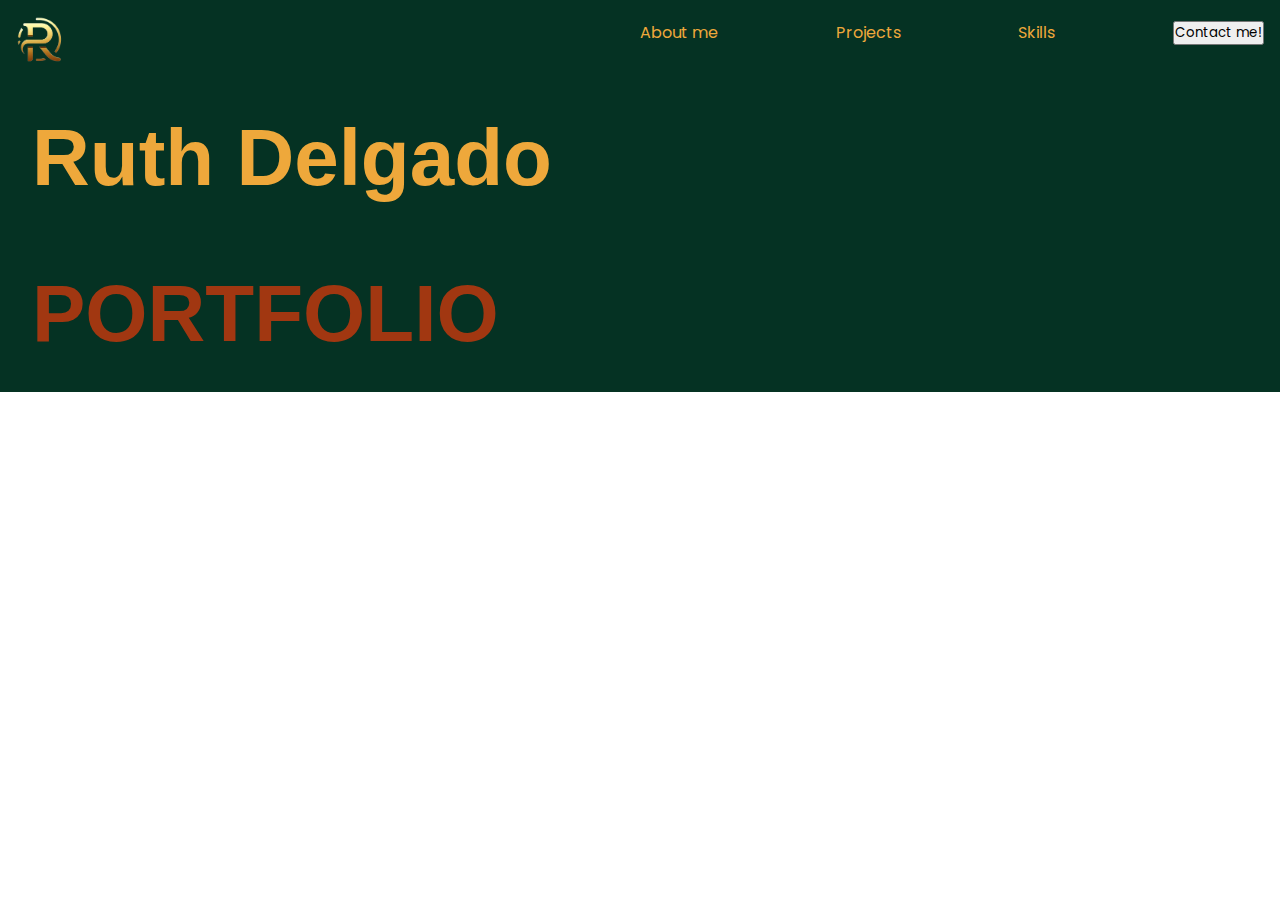
==== index.html @ 50453f9a "navbar maquetado" ====
<!DOCTYPE html>
<html lang="en">
<head>
  <meta charset="UTF-8">
  <meta name="viewport" content="width=device-width, initial-scale=1.0">
  <link rel="stylesheet" href="./assets/style.css">
  <title>Portfolio</title>
</head>
<body>
  <header class="navbar">  
    <img src="./assets/img/logo-port.png" alt="Logo">
    <ul class="navbar-items">
      <li>About me</li>
      <li>Projects</li>
      <li>Skills</li>
      <li> <button>Contact me!</button></li>
    </ul>   
  </header>
  <main>
    <section class="aboutme">
      <h1 class="aboutme-title">Ruth Delgado</h1>
      <h2 class="aboutme-title"> <span>PORTFOLIO</span></h2>      

    </section>
   
  </main>
  <footer></footer>
</body>
</html>
---- assets/style.css ----
@import url('https://fonts.googleapis.com/css2?family=Poppins:ital,wght@0,100;0,200;0,300;0,400;0,500;0,600;0,700;0,800;0,900;1,100;1,200;1,300;1,400;1,500;1,600;1,700;1,800;1,900&display=swap');
@import url('https://fonts.cdnfonts.com/css/charlestoning');                
/* font-family: "Poppins", sans-serif;
font-weight: 100;
font-style: normal; */
/* font-family: 'Charlestoning', sans-serif; */
                                                

:root{
  --first-color: #053223 ;
  --second-color: #eea83b; 
  --third-color: #a13711;
}

*{
  padding: 0;
  margin: 0;
  box-sizing: border-box;
  list-style: none;
  font-family: "Poppins", sans-serif;
}

.navbar{
  padding: 1rem;
  background-color: var(--first-color);
  background-position: center;
  box-shadow: 0px 0px 3px 3px #eea83b; /*poner en un hover despues*/
  display: flex;
  justify-content: space-between;
}

.navbar img{
  height: 3rem;
  width: 3rem;
}

.navbar-items{
  width: 50%;
  height: 2rem;
  color: var(--second-color);
  display: flex;
  justify-content: space-between;
  align-items: center;
}

.aboutme{
  background-color: #053223;
}

.aboutme-title{
  padding: 2rem;
  color: var(--second-color);
  font-family: 'Charlestoning', sans-serif;
  font-size: 5rem;  
}

.aboutme-title span{
  color: var(--third-color);
  font-family: 'Charlestoning', sans-serif;
  font-size: 5rem;  
}
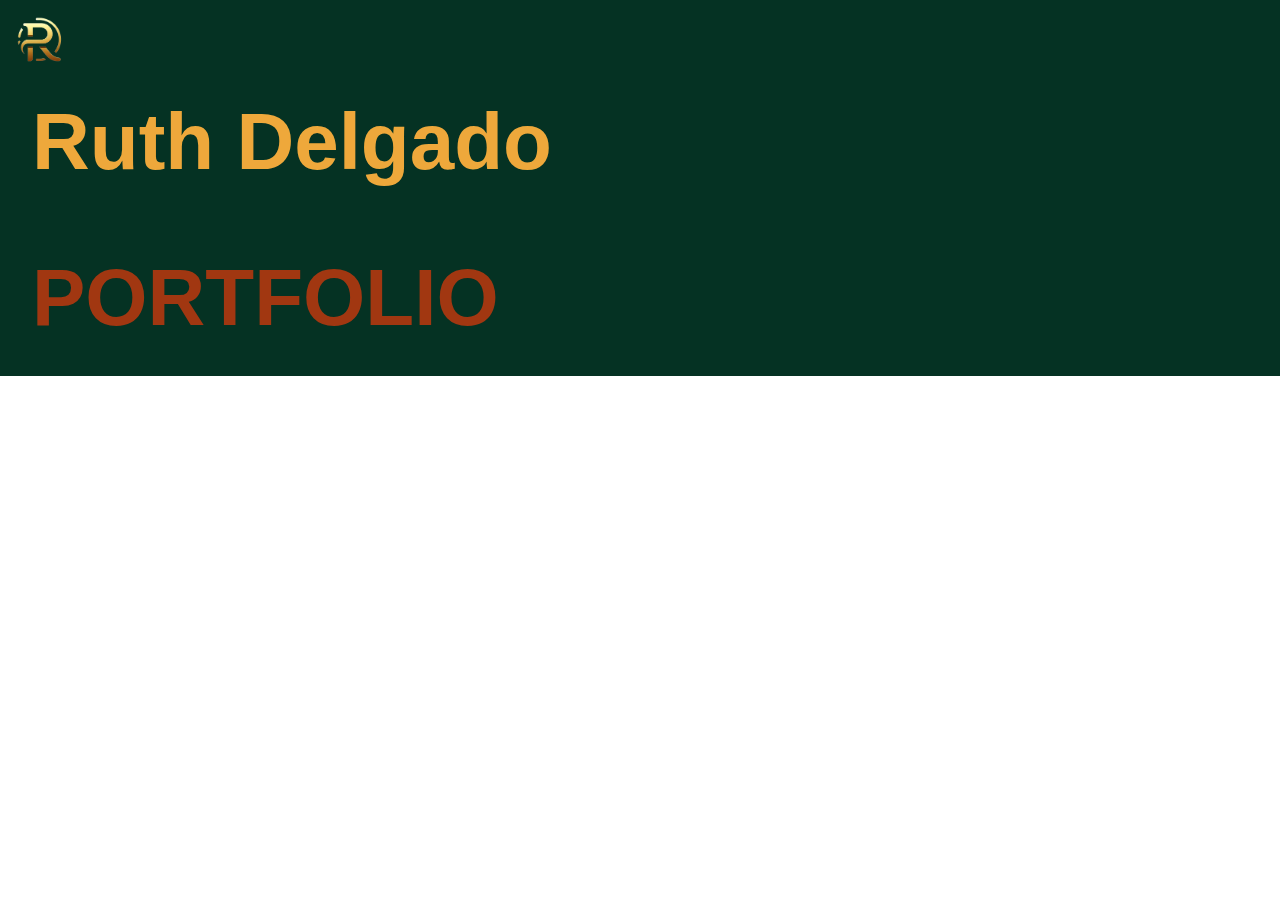
==== commit 1a57ebcb: "menu hamburguesa comence" ====
--- a/index.html
+++ b/index.html
@@ -4,24 +4,30 @@
   <meta charset="UTF-8">
   <meta name="viewport" content="width=device-width, initial-scale=1.0">
   <link rel="stylesheet" href="./assets/style.css">
+  <link rel="stylesheet" href="https://cdn-uicons.flaticon.com/uicons-bold-rounded/css/uicons-bold-rounded.css" />
   <title>Portfolio</title>
 </head>
 <body>
-  <header class="navbar">  
-    <img src="./assets/img/logo-port.png" alt="Logo">
-    <ul class="navbar-items">
-      <li>About me</li>
-      <li>Projects</li>
-      <li>Skills</li>
-      <li> <button>Contact me!</button></li>
-    </ul>   
+  <header> 
+    <nav class="navbar">
+      <img src="./assets/img/logo-port.png" alt="Logo">
+      <input type="checkbox" id="menu" class="checkbtn"/>
+      <i class="icons fi fi-br-menu-burger"></i>
+      <i class="icons fi fi-br-cross"></i>
+      <ul class="navbar-items">
+        <li><a href="Aboutme">About me</a></li>
+        <li><a href="Projects">Projects</a></li>
+        <li><a href="Skills">Skills</a></li>
+        <li><button><a href="Contactme">Contact me!</a></button></li>
+      </ul>  
+    </nav> 
+    <section class="aboutme">
+      <h1 class="aboutme-title">Ruth Delgado</h1>
+      <h2 class="aboutme-title"> <span>PORTFOLIO</span></h2>
+    </section> 
   </header>
   <main>
-    <section class="aboutme">
-      <h1 class="aboutme-title">Ruth Delgado</h1>
-      <h2 class="aboutme-title"> <span>PORTFOLIO</span></h2>      
-
-    </section>
+    
    
   </main>
   <footer></footer>
--- a/assets/style.css
+++ b/assets/style.css
@@ -16,15 +16,92 @@
   padding: 0;
   margin: 0;
   box-sizing: border-box;
+  text-decoration: none;
   list-style: none;
   font-family: "Poppins", sans-serif;
+}
+
+@media screen and (min-width: 320px) {
+  .navbar{
+    width: 100%;
+    height: 4rem;
+    padding: 0.5rem;
+    position: relative;
+    background-color: var(--first-color);
+    color: var(--second-color);
+  }
+
+  .navbar img {
+    width: 3rem;
+  }
+
+  .checkbtn, .icons {
+    width: 1.5rem;
+    height: 1.5rem;
+    position: absolute;
+    top: 1rem;
+    right: 1rem;
+    cursor: pointer;
+  }
+
+  .icons {
+    pointer-events: none;
+    font-size: 1.5rem;
+    color: var(--second-color);
+  }
+
+  .checkbtn {
+    opacity: 0;
+  }
+
+  .fi-br-cross {
+    display: none;
+  }
+  
+  .checkbtn:checked ~ .fi-br-menu-burger {
+    display: none;
+  }
+
+  .checkbtn:checked ~ .fi-br-cross {
+    display: block;
+  }
+
+  .checkbtn:checked ~ .navbar-items {
+    z-index: 1;
+  }
+
+  .navbar-items {
+    width: 12.5rem;
+    position: absolute;
+    top: -11.1rem;
+    z-index: -1;
+    right: 0px;
+  }
+
+  .navbar-items li a {
+    font-size: 1.5rem;
+    color: var(--first-color);
+    background-color: var(--third-color);
+    display: block;
+    padding: 10px 12px;
+  }
+
+  .navbar-items li a:hover {
+    background-color: var(--second-color);
+  }
+
+  .checkbtn:checked ~ .navbar-items {
+    top: 4rem;
+  }
+
+
+
 }
 
 .navbar{
   padding: 1rem;
   background-color: var(--first-color);
   background-position: center;
-  box-shadow: 0px 0px 3px 3px #eea83b; /*poner en un hover despues*/
   display: flex;
   justify-content: space-between;
 }
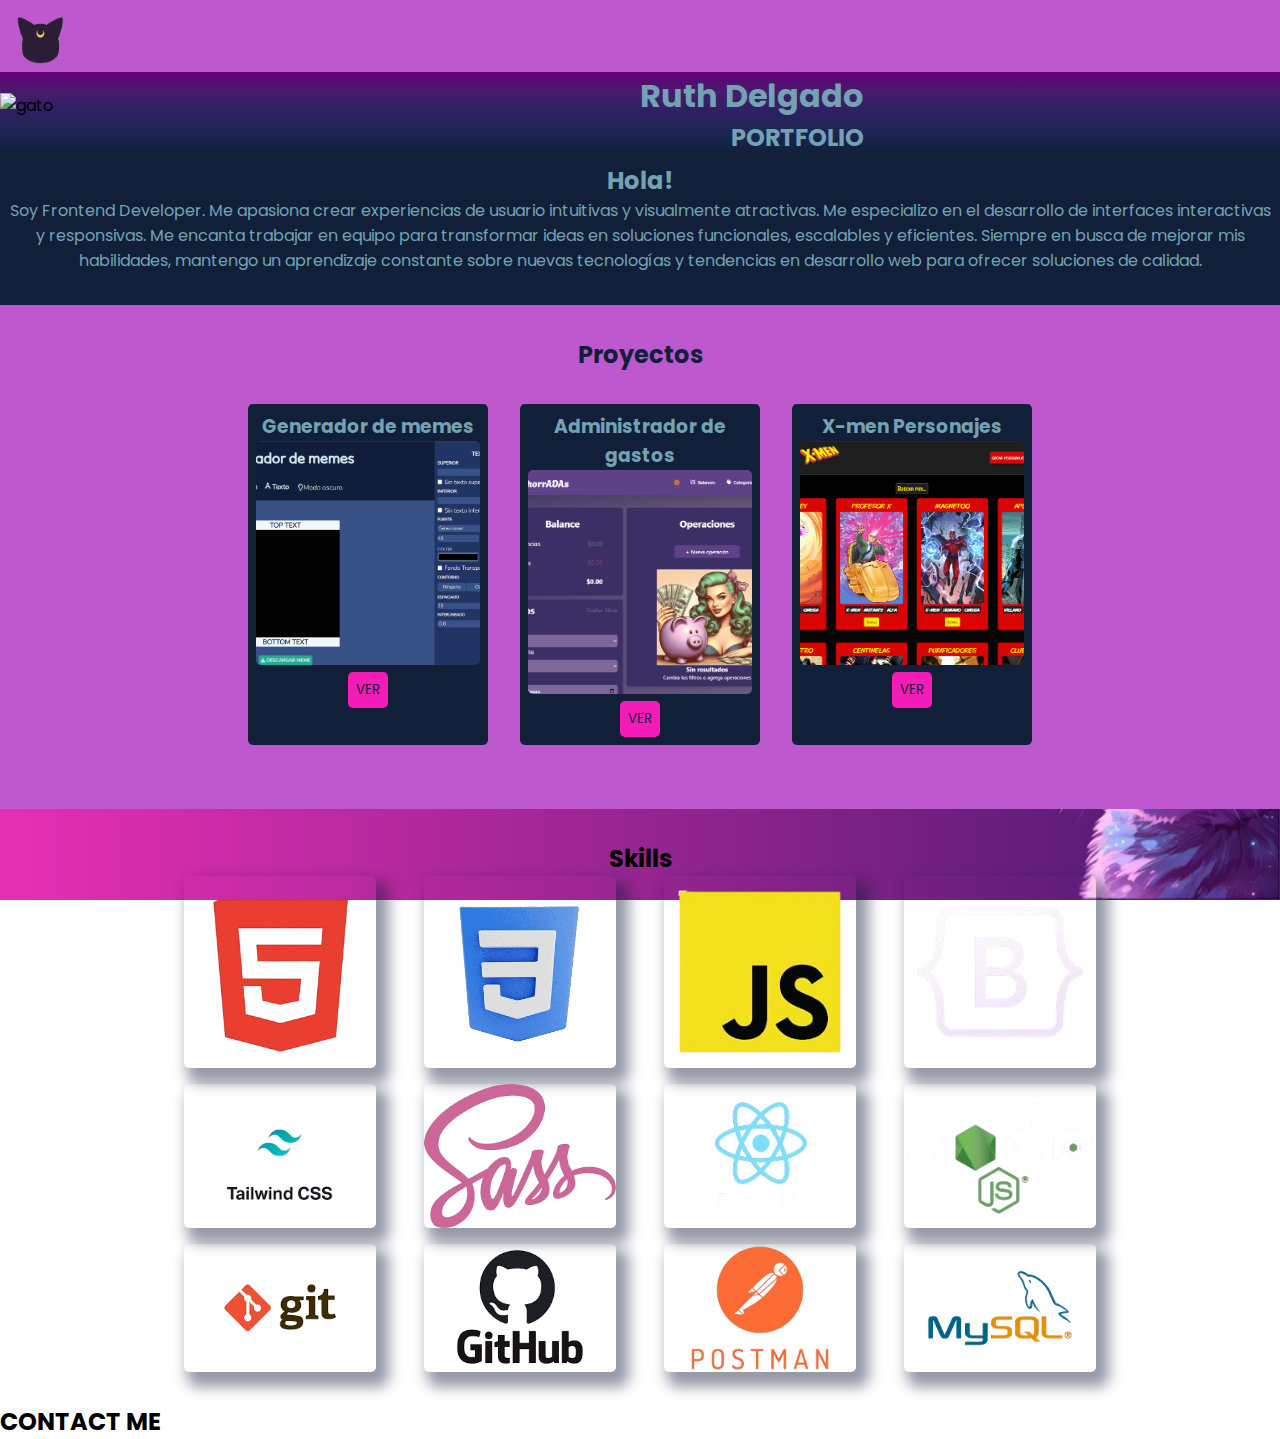
==== commit 5df7c851: "section projects y skills maquetadas" ====
--- a/index.html
+++ b/index.html
@@ -1,35 +1,140 @@
 <!DOCTYPE html>
 <html lang="en">
-<head>
-  <meta charset="UTF-8">
-  <meta name="viewport" content="width=device-width, initial-scale=1.0">
-  <link rel="stylesheet" href="./assets/style.css">
-  <link rel="stylesheet" href="https://cdn-uicons.flaticon.com/uicons-bold-rounded/css/uicons-bold-rounded.css" />
-  <title>Portfolio</title>
-</head>
-<body>
-  <header> 
-    <nav class="navbar">
-      <img src="./assets/img/logo-port.png" alt="Logo">
-      <input type="checkbox" id="menu" class="checkbtn"/>
-      <i class="icons fi fi-br-menu-burger"></i>
-      <i class="icons fi fi-br-cross"></i>
-      <ul class="navbar-items">
-        <li><a href="Aboutme">About me</a></li>
-        <li><a href="Projects">Projects</a></li>
-        <li><a href="Skills">Skills</a></li>
-        <li><button><a href="Contactme">Contact me!</a></button></li>
-      </ul>  
-    </nav> 
-    <section class="aboutme">
-      <h1 class="aboutme-title">Ruth Delgado</h1>
-      <h2 class="aboutme-title"> <span>PORTFOLIO</span></h2>
-    </section> 
-  </header>
-  <main>
-    
-   
-  </main>
-  <footer></footer>
-</body>
-</html>+  <head>
+    <meta charset="UTF-8" />
+    <meta name="viewport" content="width=device-width, initial-scale=1.0" />
+    <link rel="stylesheet" href="./assets/style.css" />
+    <link
+      rel="stylesheet"
+      href="https://cdn-uicons.flaticon.com/uicons-bold-rounded/css/uicons-bold-rounded.css"
+    />
+    <title>Portfolio</title>
+  </head>
+  <body>
+    <header>
+      <nav class="navbar">
+        <img src="./assets/img/lunalogo.png" alt="Logo" />
+        <input type="checkbox" id="menu" class="checkbtn" />
+        <i class="icons fi fi-br-menu-burger"></i>
+        <i class="icons fi fi-br-cross"></i>
+        <ul class="navbar-items">
+          <li><a href="Aboutme">About me</a></li>
+          <li><a href="Projects">Projects</a></li>
+          <li><a href="Skills">Skills</a></li>
+          <li><a href="Contactme">Contact me!</a></li>
+        </ul>
+      </nav>
+      <section>
+        <div class="aboutme">
+          <img src="./assets/img/headercat.PNG" alt="gato" />
+          <div class="aboutme-title">
+            <h1>Ruth Delgado</h1>
+            <h2><span> PORTFOLIO </span></h2>
+          </div>
+        </div>
+        <div class="aboutme-description">
+          <h2>Hola!</h2>
+          <p>
+            Soy Frontend Developer. Me apasiona crear experiencias de usuario
+            intuitivas y visualmente atractivas. Me especializo en el desarrollo
+            de interfaces interactivas y responsivas. Me encanta trabajar en
+            equipo para transformar ideas en soluciones funcionales, escalables
+            y eficientes. Siempre en busca de mejorar mis habilidades, mantengo
+            un aprendizaje constante sobre nuevas tecnologías y tendencias en
+            desarrollo web para ofrecer soluciones de calidad.
+          </p>
+        </div>
+      </section>
+      <section class="projects">
+        <h2>Proyectos</h2>
+        <div class="projects-container">
+          <div class="projects-card gm">
+            <h3>Generador de memes</h3>
+            <img src="./assets/img/meme.PNG" alt="Generador de meme" />
+            <a href="https://ruthdgd.github.io/GeneradorDeMeme/" target="_blank"
+              ><button>VER</button></a
+            >
+          </div>
+          <div class="projects-card ah">
+            <h3>Administrador de gastos</h3>
+            <img src="./assets/img/ahorradas.PNG" alt="ahorradas" />
+            <a
+              href="https://meliegalaz.github.io/trabajoAhorradas/"
+              target="_blank"
+              ><button>VER</button></a
+            >
+          </div>
+          <div class="projects-card ajax">
+            <h3>X-men Personajes</h3>
+            <img src="./assets/img/xmen.PNG" alt="X-men" />
+            <a
+              href="https://ruthdgd.github.io/AsincronismoXMEN/"
+              target="_blank"
+              ><button>VER</button></a
+            >
+          </div>
+        </div>
+      </section>
+      <!-- ***************SKILL SECTION ****************************** -->
+      <section class="skills">
+        <h2>Skills</h2>
+        <div class="skills-grilla">
+          <div class="skill-logos">
+            <img
+              src="./assets/img/htmllogo-removebg-preview.png"
+              alt="logo html"
+            />
+          </div>
+          <div class="skill-logos">
+            <img
+              src="./assets/img/css_logo.png"
+              alt="logo css"
+            />
+          </div>
+          <div class="skill-logos">
+            <img
+              src="./assets/img/js_logo.png"
+              alt="logo JavaScript"
+            />
+          </div>
+          <div class="skill-logos">
+            <img
+              src="./assets/img/boostrap_logo.png"
+              alt="logo boostrap"
+            />
+          </div>
+          <div class="skill-logos">
+            <img src="./assets/img/images-removebg-preview.png" alt="logo tailwind" />
+          </div>
+          <div class="skill-logos">
+            <img src="./assets/img/sasslogo-removebg-preview.png" alt="logo sass" />
+          </div>
+          <div class="skill-logos">
+            <img src="./assets/img/react-removebg-preview.png" alt="logo react" />
+          </div>
+          <div class="skill-logos">
+            <img src="./assets/img/node-removebg-preview.png" alt="logo node" />
+          </div>
+          <div class="skill-logos">
+            <img src="./assets/img/gitlogo.png" alt="logo git" />
+          </div>
+          <div class="skill-logos">
+            <img src="./assets/img/github.png" alt="logo github" />
+          </div>
+          <div class="skill-logos">
+            <img src="./assets/img/postmanlogo-removebg-preview.png" alt="logo postman" />
+          </div>
+          <div class="skill-logos">
+            <img src="./assets/img/mysql-removebg-preview.png" alt="logo mysql" />
+          </div>
+        </div>
+      </section>
+      <section>
+        <h2>CONTACT ME</h2>
+        
+      </section>
+    </header>
+    <main></main>
+    <footer></footer>
+  </body>
+</html>
--- a/assets/style.css
+++ b/assets/style.css
@@ -1,18 +1,19 @@
-@import url('https://fonts.googleapis.com/css2?family=Poppins:ital,wght@0,100;0,200;0,300;0,400;0,500;0,600;0,700;0,800;0,900;1,100;1,200;1,300;1,400;1,500;1,600;1,700;1,800;1,900&display=swap');
-@import url('https://fonts.cdnfonts.com/css/charlestoning');                
+@import url("https://fonts.googleapis.com/css2?family=Poppins:ital,wght@0,100;0,200;0,300;0,400;0,500;0,600;0,700;0,800;0,900;1,100;1,200;1,300;1,400;1,500;1,600;1,700;1,800;1,900&display=swap");
+@import url("https://fonts.cdnfonts.com/css/charlestoning");
 /* font-family: "Poppins", sans-serif;
 font-weight: 100;
 font-style: normal; */
 /* font-family: 'Charlestoning', sans-serif; */
-                                                
-
-:root{
-  --first-color: #053223 ;
-  --second-color: #eea83b; 
-  --third-color: #a13711;
-}
-
-*{
+
+:root {
+  --first-color: #be58cf;
+  --second-color: #650076;
+  --third-color: #f31cb6;
+  --fourth-color: #121f39;
+  --fifth-color: #73a3b3;
+}
+
+* {
   padding: 0;
   margin: 0;
   box-sizing: border-box;
@@ -22,9 +23,9 @@
 }
 
 @media screen and (min-width: 320px) {
-  .navbar{
-    width: 100%;
-    height: 4rem;
+  .navbar {
+    width: 100%;
+    height: 4.5rem;
     padding: 0.5rem;
     position: relative;
     background-color: var(--first-color);
@@ -35,7 +36,8 @@
     width: 3rem;
   }
 
-  .checkbtn, .icons {
+  .checkbtn,
+  .icons {
     width: 1.5rem;
     height: 1.5rem;
     position: absolute;
@@ -57,7 +59,7 @@
   .fi-br-cross {
     display: none;
   }
-  
+
   .checkbtn:checked ~ .fi-br-menu-burger {
     display: none;
   }
@@ -71,34 +73,157 @@
   }
 
   .navbar-items {
-    width: 12.5rem;
+    width: 10rem;
     position: absolute;
     top: -11.1rem;
     z-index: -1;
     right: 0px;
+    display: flex;
+    flex-direction: column;
   }
 
   .navbar-items li a {
-    font-size: 1.5rem;
-    color: var(--first-color);
+    width: 10rem;
+    font-size: 1rem;
+    color: var(--fourth-color);
     background-color: var(--third-color);
     display: block;
     padding: 10px 12px;
   }
 
+  .navbar-items li button {
+    border: none;
+  }
+
   .navbar-items li a:hover {
-    background-color: var(--second-color);
+    background-color: var(--fifth-color);
   }
 
   .checkbtn:checked ~ .navbar-items {
-    top: 4rem;
-  }
-
-
-
-}
-
-.navbar{
+    top: 4.5rem;
+  }
+
+  .aboutme {
+    width: 100%;
+    background-image: linear-gradient(
+      to bottom,
+      #640076,
+      #461b6e,
+      #2b2260,
+      #18224efb,
+      #121f39
+    );
+    display: flex;
+    align-items: center;
+  }
+
+  .aboutme img {
+    width: 50%;
+    object-fit: cover;
+    padding-bottom: 1rem;
+  }
+
+  .aboutme-title {
+    color: var(--fifth-color);
+    padding-right: 1rem;
+    font-family: "Charlestoning", sans-serif;
+    font-size: 1rem;
+    text-align: right;
+  }
+
+  .aboutme-description {
+    padding: 0.5rem;
+    padding-bottom: 2rem;
+    background-color: var(--fourth-color);
+    color: var(--fifth-color);
+    text-align: center;
+  }
+
+  .projects {
+    width: 100%;
+    padding: 2rem;
+    background-color: var(--first-color);
+    color: var(--fourth-color);
+    text-align: center;
+  }
+
+  .projects h2 {
+    text-align: center;
+  }
+
+  .projects-container {
+    padding: 2rem;
+    display: flex;
+    flex-wrap: wrap;
+    justify-content: center;
+    gap: 2rem;
+  }
+  .projects-card {
+    width: 15rem;
+    padding: 0.5rem;
+    color: var(--fifth-color);
+    background-color: var(--fourth-color);
+    border-radius: 5px;
+  }
+
+  .projects-card img {
+    width: 14rem;
+    height: 14rem;
+    object-fit: cover;
+    border-radius: 5px;
+  }
+
+  .projects-card button {
+    padding: 0.5rem;
+    border-radius: 5px;
+    background-color: var(--third-color);
+    color: var(--fourth-color);
+    border-style: none;
+  }
+
+  .skills {
+    width: 100%;
+    height: 100%;
+    padding: 2rem;
+    display: flex;
+    background: rgb(70,27,110);
+    background: url(./img/gato_con_lentes-removebg-preview.png), linear-gradient(270deg, rgba(70,27,110,1) 0%, rgba(230,47,178,1) 100%);;
+    background-position-y: bottom;
+    background-position-x: right;
+    background-repeat: no-repeat;
+    background-attachment: fixed;
+    flex-direction: column;
+    align-items: center;
+  }
+
+  .skills h2 {
+    text-align: center;
+  }
+
+  .skills-grilla {
+    width: 85%;
+    display: flex;
+    flex-wrap: wrap;
+    justify-content: center;
+    align-content: center;
+    gap: 1rem;
+  }
+
+  .skill-logos {
+    width: 14rem;
+    display: flex;
+    justify-content: center;
+  }
+
+  .skill-logos img {
+    width: 12rem;
+    object-fit: cover;
+    border-radius: 5px;
+    -webkit-box-shadow: 8px 10px 14px 5px rgba(18, 31, 57, 0.45);-moz-box-shadow: 8px 10px 14px 5px rgba(18, 31, 57, 0.45);box-shadow: 8px 10px 14px 5px rgba(18, 31, 57, 0.45);
+  }
+}
+
+.navbar {
   padding: 1rem;
   background-color: var(--first-color);
   background-position: center;
@@ -106,12 +231,12 @@
   justify-content: space-between;
 }
 
-.navbar img{
+.navbar img {
   height: 3rem;
   width: 3rem;
 }
 
-.navbar-items{
+.navbar-items {
   width: 50%;
   height: 2rem;
   color: var(--second-color);
@@ -119,22 +244,3 @@
   justify-content: space-between;
   align-items: center;
 }
-
-.aboutme{
-  background-color: #053223;
-}
-
-.aboutme-title{
-  padding: 2rem;
-  color: var(--second-color);
-  font-family: 'Charlestoning', sans-serif;
-  font-size: 5rem;  
-}
-
-.aboutme-title span{
-  color: var(--third-color);
-  font-family: 'Charlestoning', sans-serif;
-  font-size: 5rem;  
-}
-
-
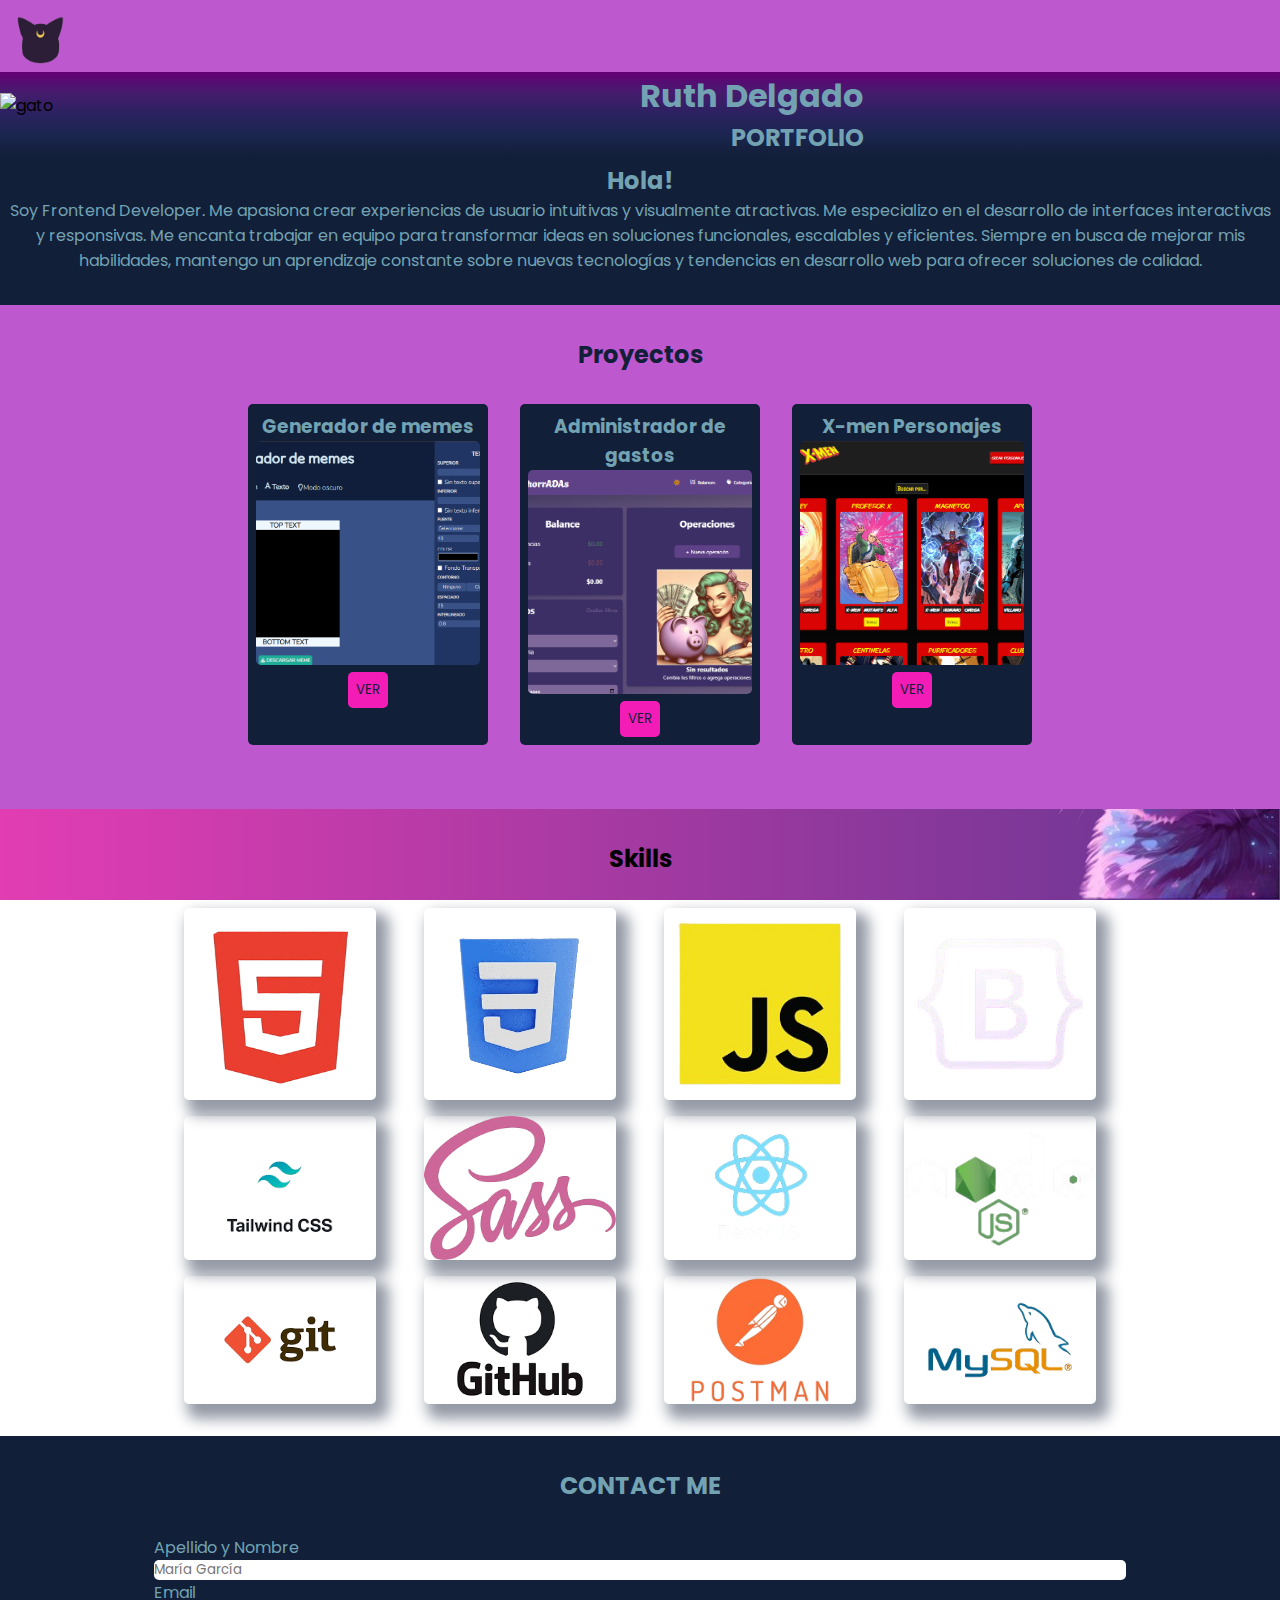
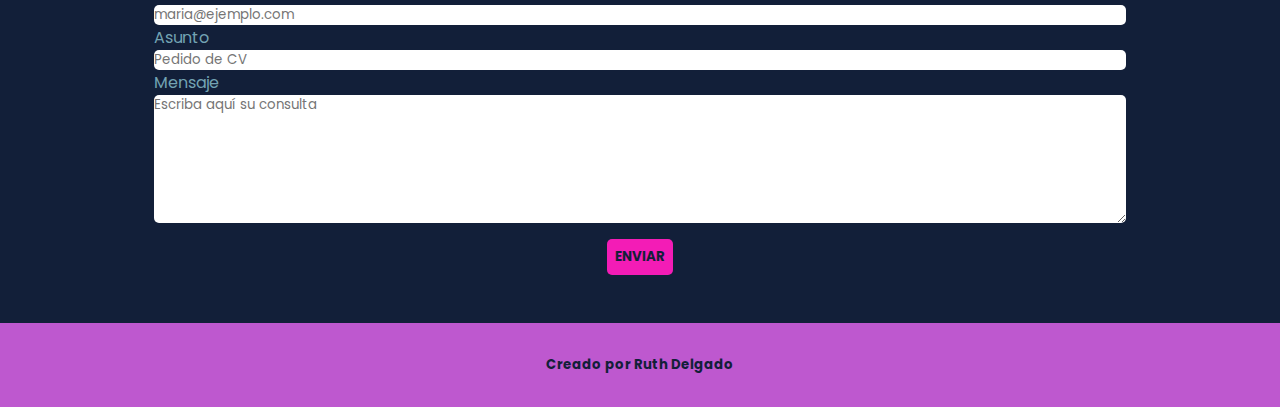
==== commit 82b6d93f: "contact y footer maquetados" ====
--- a/index.html
+++ b/index.html
@@ -4,6 +4,7 @@
     <meta charset="UTF-8" />
     <meta name="viewport" content="width=device-width, initial-scale=1.0" />
     <link rel="stylesheet" href="./assets/style.css" />
+    <link rel='stylesheet' href='https://cdn-uicons.flaticon.com/2.6.0/uicons-brands/css/uicons-brands.css'>
     <link
       rel="stylesheet"
       href="https://cdn-uicons.flaticon.com/uicons-bold-rounded/css/uicons-bold-rounded.css"
@@ -129,11 +130,29 @@
           </div>
         </div>
       </section>
-      <section>
+      <!-- **********************COPNTACT SECTION********************* -->
+      <section class="contact">
         <h2>CONTACT ME</h2>
-        
+        <form class="contact-form">
+          <label for="name">Apellido y Nombre</label>
+          <input type="text" placeholder="María García">
+          <label for="email">Email</label>
+          <input type="email" placeholder="maria@ejemplo.com">
+          <label for="">Asunto</label>
+          <input type="text" placeholder="Pedido de CV">
+          <label for="">Mensaje</label>
+          <textarea placeholder="Escriba aquí su consulta"></textarea>
+          <button>ENVIAR</button>
+        </form>
       </section>
     </header>
+    <footer class="final">
+      <h5>Creado por Ruth Delgado</h5>
+      <div class="final-iconos">
+        <i class="fi fi-brands-linkedin"></i>
+        <i class="fi fi-brands-github"></i>
+      </div>
+    </footer>
     <main></main>
     <footer></footer>
   </body>
--- a/assets/style.css
+++ b/assets/style.css
@@ -89,6 +89,7 @@
     background-color: var(--third-color);
     display: block;
     padding: 10px 12px;
+
   }
 
   .navbar-items li button {
@@ -186,8 +187,8 @@
     height: 100%;
     padding: 2rem;
     display: flex;
-    background: rgb(70,27,110);
-    background: url(./img/gato_con_lentes-removebg-preview.png), linear-gradient(270deg, rgba(70,27,110,1) 0%, rgba(230,47,178,1) 100%);;
+    background: rgb(101, 54, 145);
+    background: url(./img/gato_con_lentes-removebg-preview.png), linear-gradient(270deg, rgba(101,54,145) 0%, rgb(226, 61, 179) 100%);;
     background-position-y: bottom;
     background-position-x: right;
     background-repeat: no-repeat;
@@ -198,6 +199,7 @@
 
   .skills h2 {
     text-align: center;
+    padding-bottom: 2rem;
   }
 
   .skills-grilla {
@@ -220,6 +222,62 @@
     object-fit: cover;
     border-radius: 5px;
     -webkit-box-shadow: 8px 10px 14px 5px rgba(18, 31, 57, 0.45);-moz-box-shadow: 8px 10px 14px 5px rgba(18, 31, 57, 0.45);box-shadow: 8px 10px 14px 5px rgba(18, 31, 57, 0.45);
+  }
+
+  .contact{
+   width: 100%;
+   display: flex;
+   padding: 2rem; 
+   color: var(--fifth-color);
+   background-color: var(--fourth-color);
+   flex-direction: column;
+   align-items: center;
+  }
+
+  .contact h2{
+    text-align: center;
+    padding-bottom: 2rem;
+  }
+
+  .contact-form{
+    width: 80%;
+    display: flex;
+    flex-direction: column;
+    align-items: center;
+  }
+
+  .contact-form label, input, textarea{
+    width: 100%;
+  }
+
+  .contact-form input{
+    height: 20px;
+    border-radius: 5px;
+    border-style: none;
+  }
+
+  .contact-form textarea{
+    height: 8rem;
+    border-radius: 5px;
+    border-style: none;
+  }
+
+  .contact-form button{
+    margin: 1rem;
+    padding: 8px;
+    border-radius: 5px;
+    border-style: none;
+    background-color: var(--third-color);
+    color: var(--fourth-color);
+    font-weight: bold;
+  }
+
+  .final{
+    width: 100%;
+    padding: 2rem;
+    background-color: var(--first-color);
+    color: var(--fourth-color);
+    text-align: center;
   }
 }
 
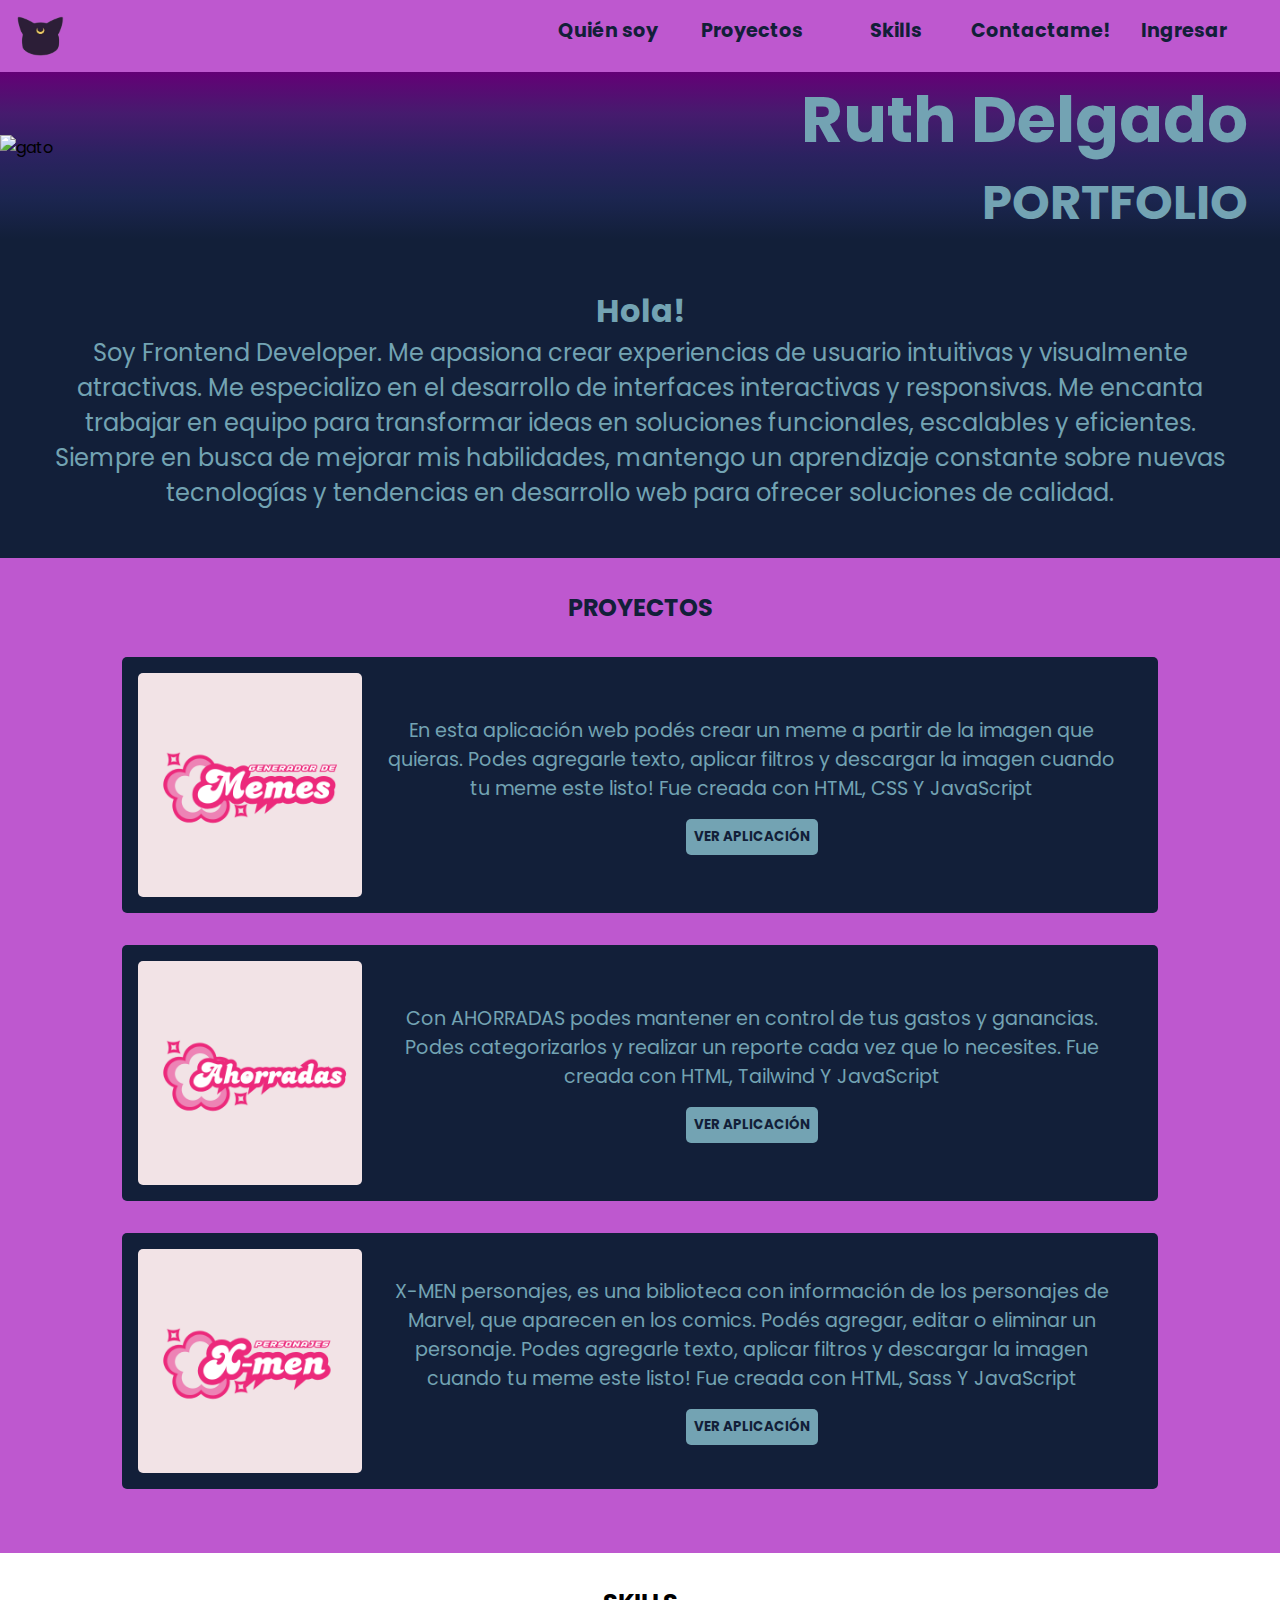
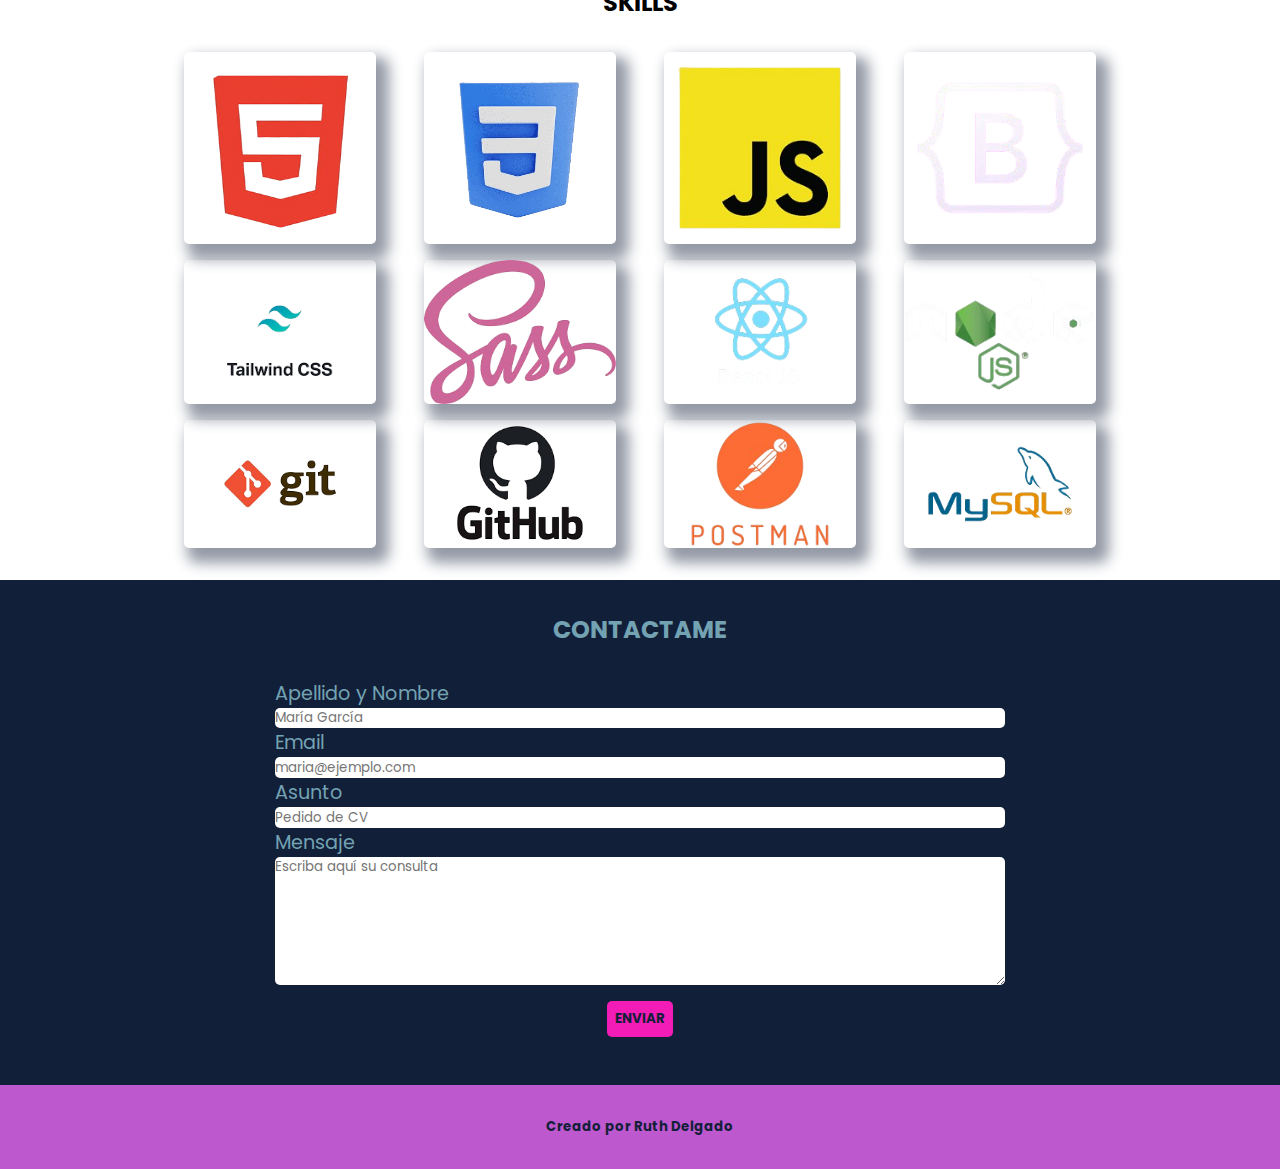
==== commit 64ce3919: "primer presentacion" ====
--- a/index.html
+++ b/index.html
@@ -5,10 +5,8 @@
     <meta name="viewport" content="width=device-width, initial-scale=1.0" />
     <link rel="stylesheet" href="./assets/style.css" />
     <link rel='stylesheet' href='https://cdn-uicons.flaticon.com/2.6.0/uicons-brands/css/uicons-brands.css'>
-    <link
-      rel="stylesheet"
-      href="https://cdn-uicons.flaticon.com/uicons-bold-rounded/css/uicons-bold-rounded.css"
-    />
+    <link rel='stylesheet' href='https://cdn-uicons.flaticon.com/2.6.0/uicons-bold-rounded/css/uicons-bold-rounded.css'>
+    <link rel="stylesheet" href="https://cdn-uicons.flaticon.com/uicons-bold-rounded/css/uicons-bold-rounded.css"/>
     <title>Portfolio</title>
   </head>
   <body>
@@ -19,10 +17,11 @@
         <i class="icons fi fi-br-menu-burger"></i>
         <i class="icons fi fi-br-cross"></i>
         <ul class="navbar-items">
-          <li><a href="Aboutme">About me</a></li>
-          <li><a href="Projects">Projects</a></li>
-          <li><a href="Skills">Skills</a></li>
-          <li><a href="Contactme">Contact me!</a></li>
+          <li><a href="#Aboutme">Quién soy</a></li>
+          <li><a href="#Projects">Proyectos</a></li>
+          <li><a href="#Skills">Skills</a></li>
+          <li><a href="#Contactme">Contactame!</a></li>
+          <li><a href="./login.html">Ingresar</a></li>
         </ul>
       </nav>
       <section>
@@ -33,7 +32,7 @@
             <h2><span> PORTFOLIO </span></h2>
           </div>
         </div>
-        <div class="aboutme-description">
+        <div class="aboutme-description" id="Aboutme">
           <h2>Hola!</h2>
           <p>
             Soy Frontend Developer. Me apasiona crear experiencias de usuario
@@ -46,39 +45,42 @@
           </p>
         </div>
       </section>
-      <section class="projects">
-        <h2>Proyectos</h2>
+    </header>
+    <main>
+      <section class="projects" id="Projects">
+        <h2>PROYECTOS</h2>
         <div class="projects-container">
-          <div class="projects-card gm">
-            <h3>Generador de memes</h3>
-            <img src="./assets/img/meme.PNG" alt="Generador de meme" />
-            <a href="https://ruthdgd.github.io/GeneradorDeMeme/" target="_blank"
-              ><button>VER</button></a
-            >
-          </div>
-          <div class="projects-card ah">
-            <h3>Administrador de gastos</h3>
-            <img src="./assets/img/ahorradas.PNG" alt="ahorradas" />
-            <a
-              href="https://meliegalaz.github.io/trabajoAhorradas/"
-              target="_blank"
-              ><button>VER</button></a
-            >
-          </div>
-          <div class="projects-card ajax">
-            <h3>X-men Personajes</h3>
-            <img src="./assets/img/xmen.PNG" alt="X-men" />
-            <a
-              href="https://ruthdgd.github.io/AsincronismoXMEN/"
-              target="_blank"
-              ><button>VER</button></a
-            >
-          </div>
+          <div class="projects-card">   
+            <img src="./assets/img/genememe.png" alt="Generador de meme" />
+            <div class="projects-card-description">
+              <p>En esta aplicación web podés crear un meme a partir de la imagen que quieras. 
+                Podes agregarle texto, aplicar filtros y descargar la imagen cuando tu meme este listo!
+                Fue creada con HTML, CSS Y JavaScript</p>
+              <a href="https://ruthdgd.github.io/GeneradorDeMeme/" target="_blank"><button>VER APLICACIÓN</button></a>
+            </div>
+          </div>  
+          <div class="projects-card">                         
+            <img src="./assets/img/ahorradas.PNG" alt="ahorradas" />             
+            <div class="projects-card-description">
+              <p> Con AHORRADAS podes mantener en control de tus gastos y ganancias. Podes categorizarlos y realizar un reporte cada vez que lo necesites. 
+                  Fue creada con HTML, Tailwind Y JavaScript</p>
+              <a href="https://meliegalaz.github.io/trabajoAhorradas/" target="_blank"><button>VER APLICACIÓN</button></a>
+            </div>
+          </div>  
+          <div class="projects-card">   
+            <img src="./assets/img/xmen.PNG" alt="X-men" />                               
+            <div class="projects-card-description">
+              <p>X-MEN personajes, es una biblioteca con información de los personajes de Marvel, que aparecen en los comics. Podés agregar, editar o eliminar un personaje.  
+                    Podes agregarle texto, aplicar filtros y descargar la imagen cuando tu meme este listo!
+                    Fue creada con HTML, Sass Y JavaScript</p>
+              <a href="https://ruthdgd.github.io/AsincronismoXMEN/" target="_blank"><button>VER APLICACIÓN</button></a>        
+            </div>
+          </div>  
         </div>
       </section>
       <!-- ***************SKILL SECTION ****************************** -->
-      <section class="skills">
-        <h2>Skills</h2>
+      <section class="skills" id="Skills">
+        <h2>SKILLS</h2>
         <div class="skills-grilla">
           <div class="skill-logos">
             <img
@@ -130,9 +132,9 @@
           </div>
         </div>
       </section>
-      <!-- **********************COPNTACT SECTION********************* -->
-      <section class="contact">
-        <h2>CONTACT ME</h2>
+      <!-- **********************CONTACT SECTION********************* -->
+      <section class="contact" id="Contactme">
+        <h2>CONTACTAME</h2>
         <form class="contact-form">
           <label for="name">Apellido y Nombre</label>
           <input type="text" placeholder="María García">
@@ -145,15 +147,14 @@
           <button>ENVIAR</button>
         </form>
       </section>
-    </header>
+    </main>    
     <footer class="final">
       <h5>Creado por Ruth Delgado</h5>
       <div class="final-iconos">
-        <i class="fi fi-brands-linkedin"></i>
-        <i class="fi fi-brands-github"></i>
+        <a href="https://www.linkedin.com/in/ruth-dgd/"><i class="fi fi-brands-linkedin"></i></a>
+        <a href="https://github.com/ruthdgd"><i class="fi fi-brands-github"></i></a>
       </div>
     </footer>
-    <main></main>
     <footer></footer>
   </body>
 </html>
--- a/assets/style.css
+++ b/assets/style.css
@@ -89,11 +89,6 @@
     background-color: var(--third-color);
     display: block;
     padding: 10px 12px;
-
-  }
-
-  .navbar-items li button {
-    border: none;
   }
 
   .navbar-items li a:hover {
@@ -116,6 +111,7 @@
     );
     display: flex;
     align-items: center;
+    justify-content: space-between;
   }
 
   .aboutme img {
@@ -126,14 +122,14 @@
 
   .aboutme-title {
     color: var(--fifth-color);
-    padding-right: 1rem;
+    padding-right: 2rem;
     font-family: "Charlestoning", sans-serif;
     font-size: 1rem;
     text-align: right;
   }
 
   .aboutme-description {
-    padding: 0.5rem;
+    padding: 1rem;
     padding-bottom: 2rem;
     background-color: var(--fourth-color);
     color: var(--fifth-color);
@@ -160,11 +156,19 @@
     gap: 2rem;
   }
   .projects-card {
-    width: 15rem;
-    padding: 0.5rem;
+    width: 16rem;
+    padding: 1rem;
     color: var(--fifth-color);
     background-color: var(--fourth-color);
     border-radius: 5px;
+  }
+
+  .projects-card h3{
+    width: 80%;
+    text-align: center;
+    white-space: nowrap;
+    overflow: hidden;
+    text-overflow: ellipsis;
   }
 
   .projects-card img {
@@ -174,12 +178,22 @@
     border-radius: 5px;
   }
 
+  .projects-card-description{
+    text-align: center;
+    padding: 1rem;
+    display: flex;
+    flex-direction: column;
+    gap: 1rem;
+    
+  }
+
   .projects-card button {
     padding: 0.5rem;
     border-radius: 5px;
-    background-color: var(--third-color);
+    background-color: var(--fifth-color);
     color: var(--fourth-color);
     border-style: none;
+    font-weight: bold;
   }
 
   .skills {
@@ -281,24 +295,88 @@
   }
 }
 
-.navbar {
-  padding: 1rem;
-  background-color: var(--first-color);
-  background-position: center;
-  display: flex;
-  justify-content: space-between;
-}
-
-.navbar img {
-  height: 3rem;
-  width: 3rem;
-}
-
-.navbar-items {
-  width: 50%;
-  height: 2rem;
-  color: var(--second-color);
-  display: flex;
-  justify-content: space-between;
-  align-items: center;
-}
+@media screen and (min-width: 768px) {
+  .aboutme-title {
+    font-size: 2rem;
+  }
+
+  .aboutme-description{
+    padding: 2rem;
+  }
+
+  .aboutme-description h2{
+    font-size: 2rem;
+  }
+
+  .projects-card{
+    width: 90%;
+    display: flex;
+    align-items: center;
+  } 
+}
+
+@media screen and (min-width: 1024px) {
+  .navbar {
+    height: 4.5rem;
+    padding: 1rem;
+    background-color: var(--first-color);
+    background-position: center;
+    display: flex;    
+  }
+
+  .checkbtn, .icons{
+    display: none;
+  }
+
+  .navbar-items{
+    width: 60%;
+    top: 0;
+    z-index: 1;
+    color: var(--fourth-color);
+    display: flex;
+    flex-direction: row;
+    justify-content: center;
+  }
+
+  .navbar-items li a{ 
+    width: 9rem; 
+    height: 4.5rem;  
+    padding: 0;
+    margin-top: 1rem;
+    background-color: transparent;
+    text-align: center;
+    font-weight: bold;
+    font-size: 1.2rem;  
+  }
+
+  .navbar-items li a:hover {
+    background-color: transparent;
+  }
+
+  .aboutme-description{
+    padding: 3rem;
+    font-size: 1.5rem;
+  }
+
+  .projects-card{
+    font-size: 1.2rem;
+  }
+
+  .contact-form{
+    font-size: 1.2rem;
+  }
+
+  .contact-form input{
+    height: 1.3rem;
+  }
+
+  .checkbtn, .icons{
+    display: none;
+  }
+
+  .contact-form{
+    width: 60%;
+  }
+ 
+
+}
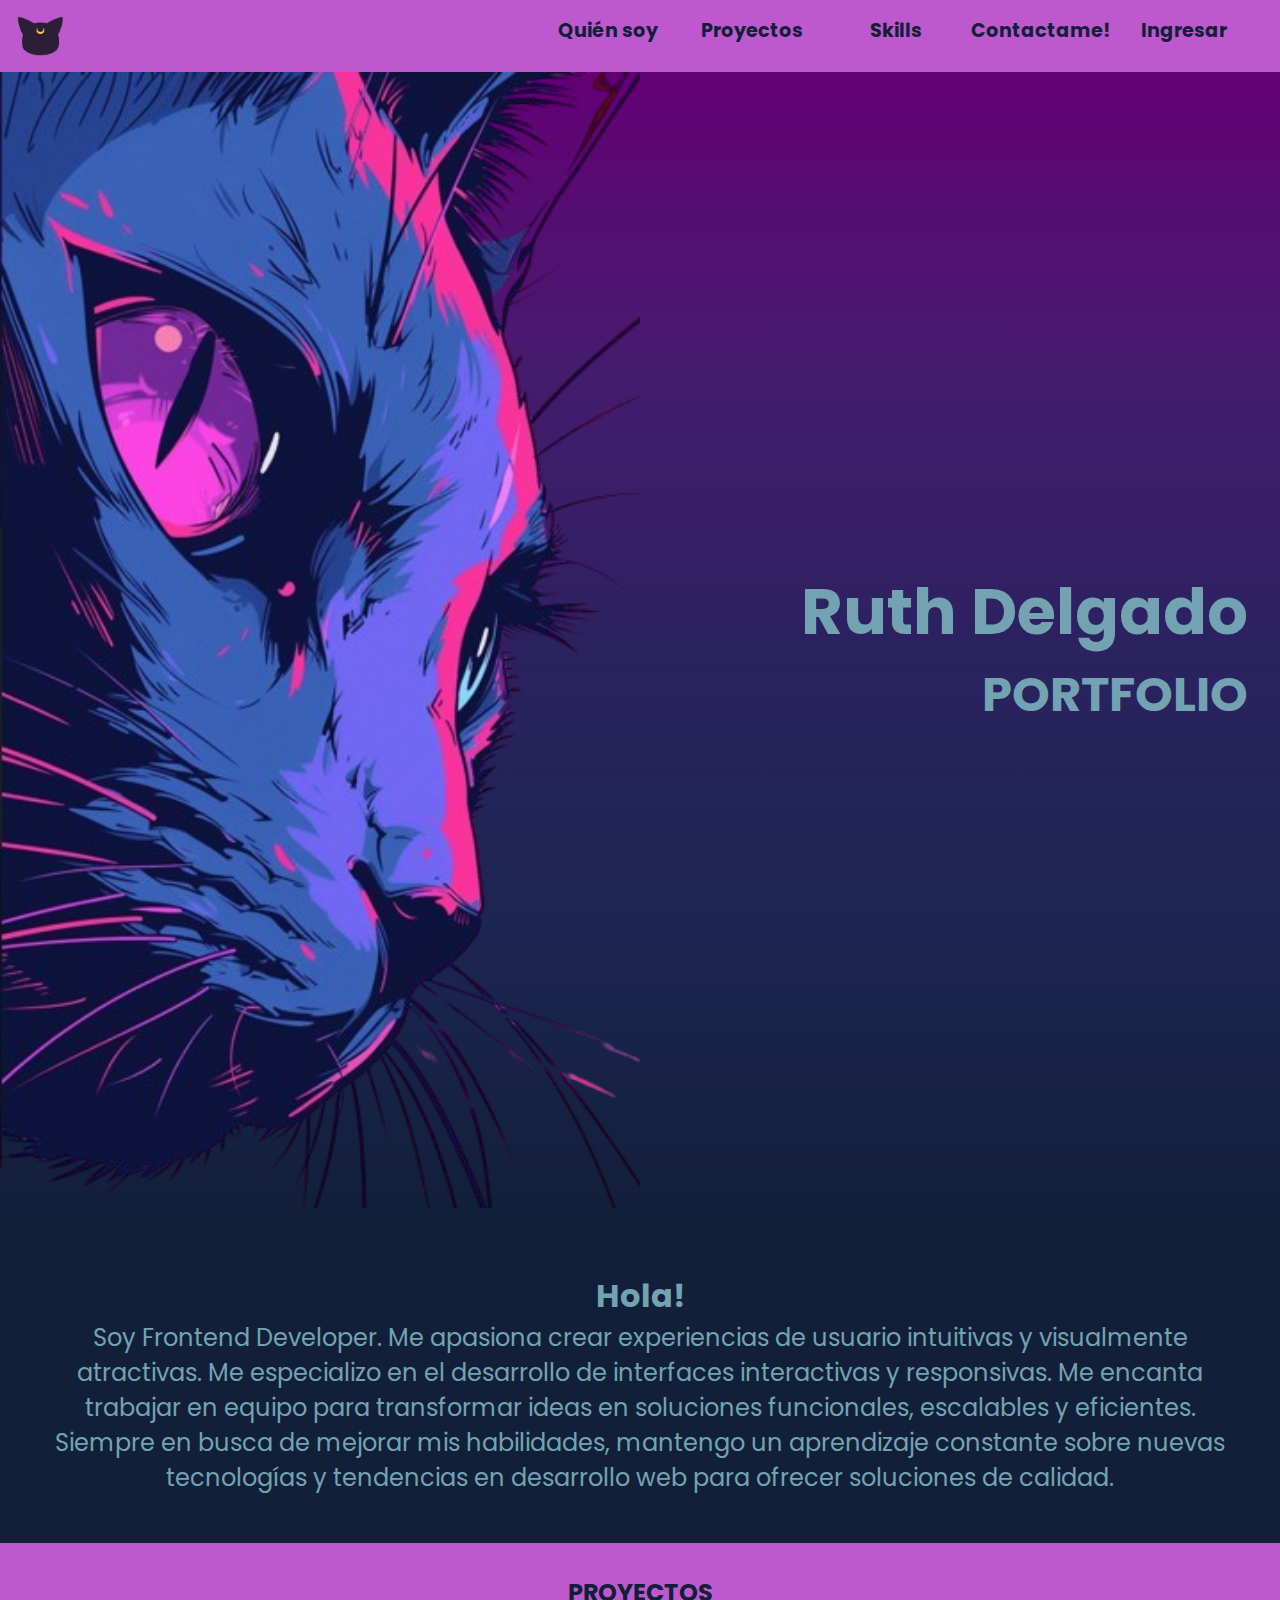
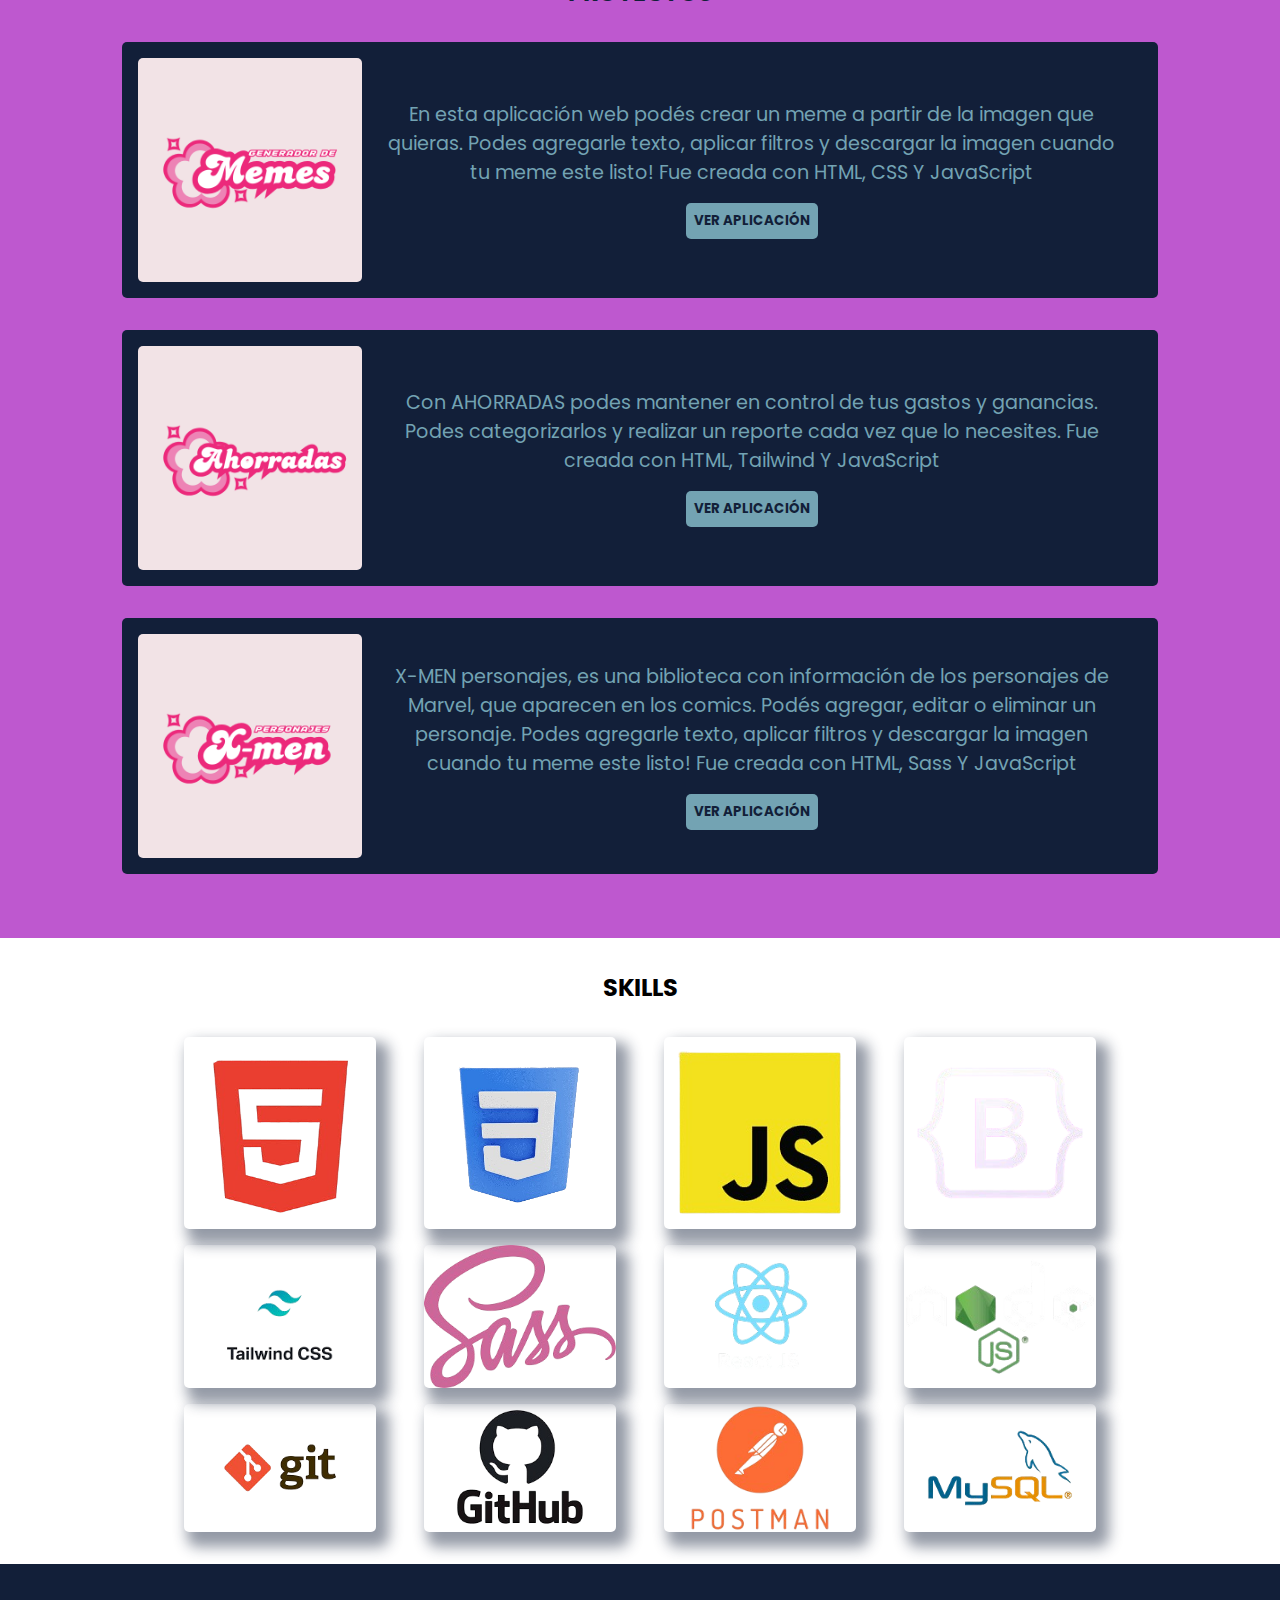
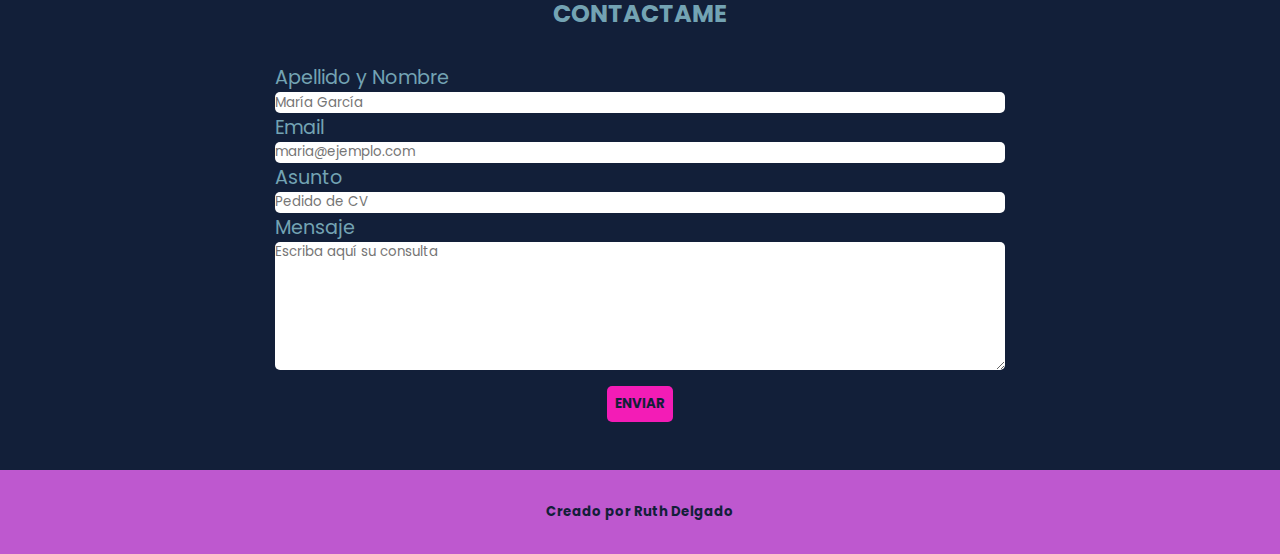
==== commit 54f6b243: "primer presentacion" ====
--- a/index.html
+++ b/index.html
@@ -7,6 +7,7 @@
     <link rel='stylesheet' href='https://cdn-uicons.flaticon.com/2.6.0/uicons-brands/css/uicons-brands.css'>
     <link rel='stylesheet' href='https://cdn-uicons.flaticon.com/2.6.0/uicons-bold-rounded/css/uicons-bold-rounded.css'>
     <link rel="stylesheet" href="https://cdn-uicons.flaticon.com/uicons-bold-rounded/css/uicons-bold-rounded.css"/>
+    <link rel="shortcut icon" href="./assets/img/lunalogo.png" type="image/x-icon">
     <title>Portfolio</title>
   </head>
   <body>
@@ -26,7 +27,7 @@
       </nav>
       <section>
         <div class="aboutme">
-          <img src="./assets/img/headercat.PNG" alt="gato" />
+          <img src="./assets/img/headercat.png" alt="gato" />
           <div class="aboutme-title">
             <h1>Ruth Delgado</h1>
             <h2><span> PORTFOLIO </span></h2>
